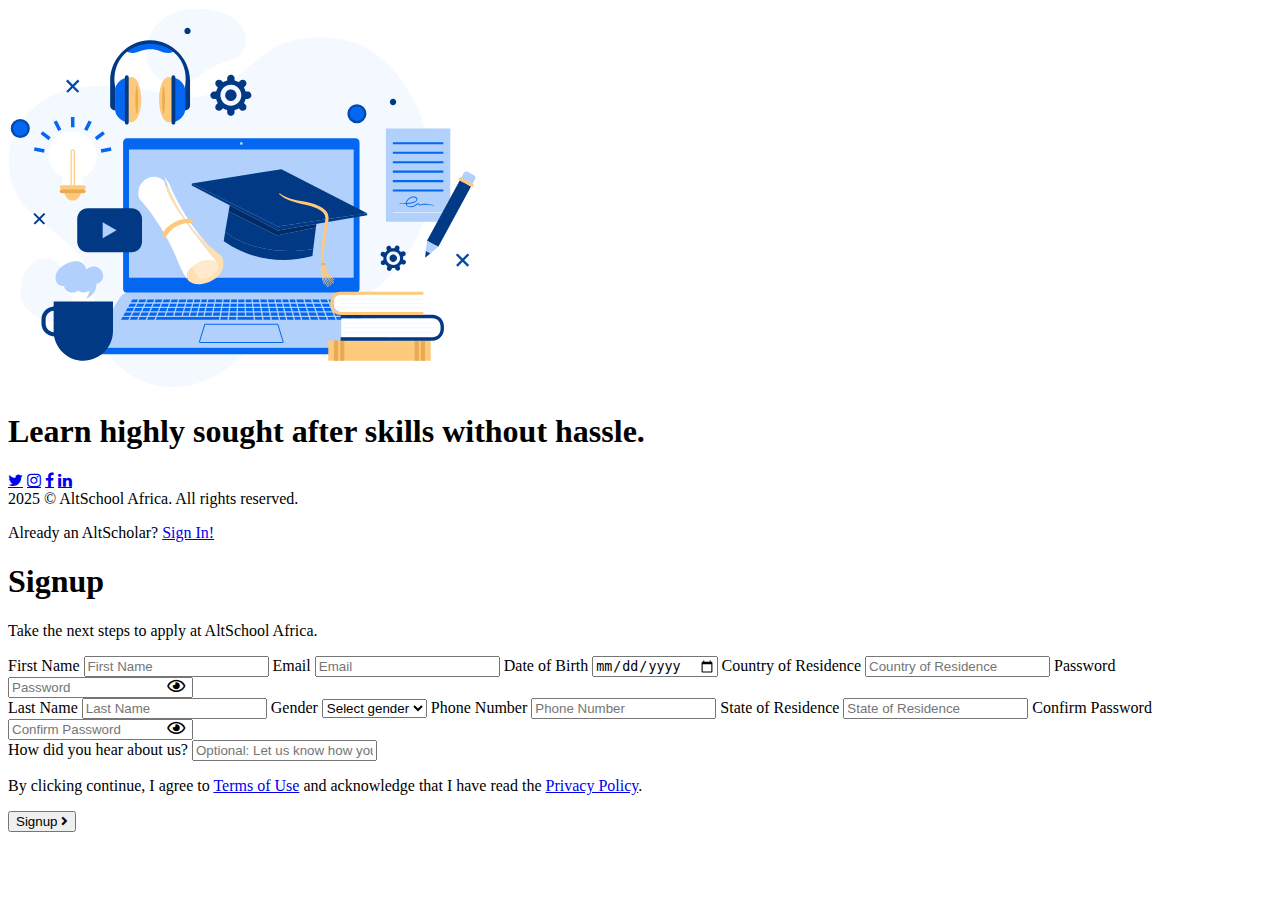
==== form.html @ c65144ba "committing a form document" ====
<!DOCTYPE html>
<html lang="en">
  <head>
    <meta charset="UTF-8" />
    <meta name="viewport" content="width=device-width, initial-scale=1.0" />
    <title>Document</title>
    <link
      rel="stylesheet"
      href="https://cdnjs.cloudflare.com/ajax/libs/font-awesome/5.13.0/css/all.min.css"
    />
    <link
      rel="stylesheet"
      href="https://cdnjs.cloudflare.com/ajax/libs/font-awesome/4.7.0/css/font-awesome.min.css"
    />
    <link rel="stylesheet" href="styles.css">
  </head>
  <body>
    <div class="page-image">
      <img src="./assets/Component 1.svg" alt="image" />
      <h1>Learn highly sought after skills without hassle.</h1>
      <a href="https://twitter.com/altschoolafrica" class="fa fa-twitter"></a>
      <a
        href="https://www.instagram.com/altschoolafrica"
        class="fa fa-instagram"
      ></a>
      <a
        href="https://www.facebook.com/AltSchoolAfrica"
        class="fa fa-facebook"
      ></a>
      <a
        href="https://www.linkedin.com/school/altschool-africa"
        class="fa fa-linkedin"
      ></a>
      <footer>2025 &#169; AltSchool Africa. All rights reserved.</footer>
    </div>

    <div class="form-container">
      <p>
        Already an AltScholar?
        <a href="https://portal.altschoolafrica.com/auth/signin">Sign In!</a>
      </p>
      <h1>Signup</h1>
      <p>Take the next steps to apply at AltSchool Africa.</p>
      <form action="">
        <section>
          <label for="first-name">First Name</label>
          <input type="text" placeholder="First Name" id="first-name" />
          <label for="e-mail">Email</label>
          <input type="email" placeholder="Email" id="e-mail" />
          <label for="date-of-birth">Date of Birth</label>
          <input type="date" id="date-of-birth" />
          <label for="country">Country of Residence</label>
          <input type="text" placeholder="Country of Residence" id="country" />
          <label for="password">Password</label>
          <input type="password" placeholder="Password" id="password" />
          <i
            class="far fa-eye"
            id="togglePassword"
            style="margin-left: -30px; cursor: pointer"
          ></i>
        </section>

        <section>
          <label for="last-name">Last Name</label>
          <input type="text" placeholder="Last Name" id="last-name" />
          <label for="gender">Gender</label>
          <select name="Gender" id="gender">
            <option value="1">Select gender</option>
            <option value="2">Male</option>
            <option value="3">Female</option>
          </select>
          <label for="number">Phone Number</label>
          <input type="text" placeholder="Phone Number" id="number" />
          <label for="state">State of Residence</label>
          <input type="text" placeholder="State of Residence" id="state" />
          <label for="confirm-password">Confirm Password</label>
          <input
            type="password"
            placeholder="Confirm Password"
            id="confirm-password"
          />
          <i
            class="far fa-eye"
            id="togglePassword"
            style="margin-left: -30px; cursor: pointer"
          ></i>
        </section>
        <label>How did you hear about us?</label>
        <input
          type="text"
          placeholder="Optional: Let us know how you found us"
          id="about-us"
        />
        <p>
          By clicking continue, I agree to
          <a href="https://portal.altschoolafrica.com">Terms of Use</a> and
          acknowledge that I have read the
          <a href="https://portal.altschoolafrica.com">Privacy Policy</a>.
        </p>
        <button type="submit" class="btn btn-primary">
          Signup <i class="fas fa-angle-right"></i>
        </button>
      </form>
    </div>
  </body>
</html>
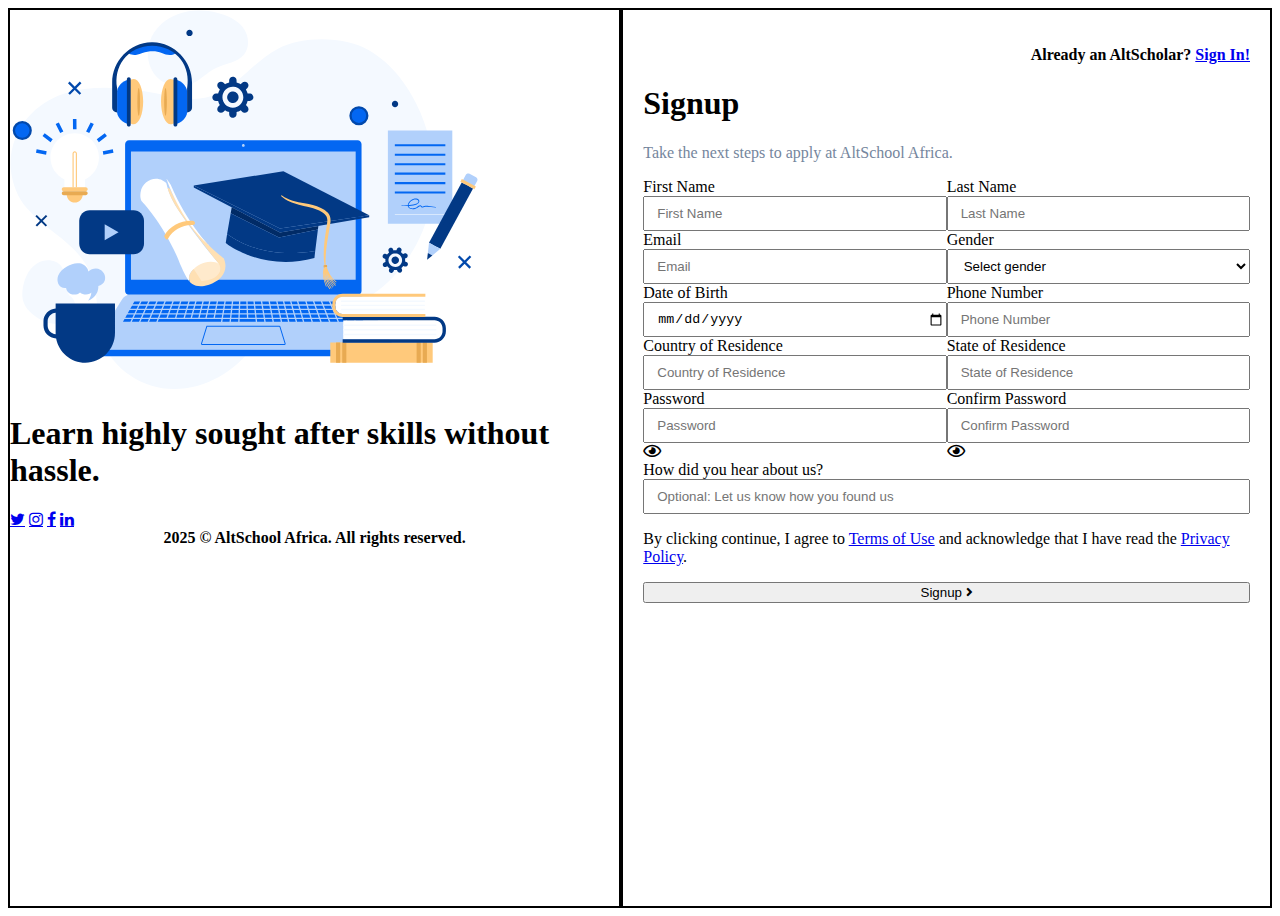
==== commit c0803d40: "third commit" ====
--- a/form.html
+++ b/form.html
@@ -12,85 +12,80 @@
       rel="stylesheet"
       href="https://cdnjs.cloudflare.com/ajax/libs/font-awesome/4.7.0/css/font-awesome.min.css"
     />
-    <link rel="stylesheet" href="styles.css">
+    <link rel="stylesheet" href="styles.css" />
   </head>
+
   <body>
     <div class="page-image">
       <img src="./assets/Component 1.svg" alt="image" />
       <h1>Learn highly sought after skills without hassle.</h1>
-      <a href="https://twitter.com/altschoolafrica" class="fa fa-twitter"></a>
-      <a
-        href="https://www.instagram.com/altschoolafrica"
-        class="fa fa-instagram"
-      ></a>
-      <a
-        href="https://www.facebook.com/AltSchoolAfrica"
-        class="fa fa-facebook"
-      ></a>
-      <a
-        href="https://www.linkedin.com/school/altschool-africa"
-        class="fa fa-linkedin"
-      ></a>
+      <div class="media-icons">
+        <a href="https://twitter.com/altschoolafrica" class="fa fa-twitter"></a>
+        <a
+          href="https://www.instagram.com/altschoolafrica"
+          class="fa fa-instagram"
+        ></a>
+        <a
+          href="https://www.facebook.com/AltSchoolAfrica"
+          class="fa fa-facebook"
+        ></a>
+        <a
+          href="https://www.linkedin.com/school/altschool-africa"
+          class="fa fa-linkedin"
+        ></a>
+      </div>
       <footer>2025 &#169; AltSchool Africa. All rights reserved.</footer>
     </div>
 
     <div class="form-container">
-      <p>
+      <p id="top-p">
         Already an AltScholar?
         <a href="https://portal.altschoolafrica.com/auth/signin">Sign In!</a>
       </p>
       <h1>Signup</h1>
-      <p>Take the next steps to apply at AltSchool Africa.</p>
+      <p id="topp-p">Take the next steps to apply at AltSchool Africa.</p>
       <form action="">
-        <section>
-          <label for="first-name">First Name</label>
-          <input type="text" placeholder="First Name" id="first-name" />
-          <label for="e-mail">Email</label>
-          <input type="email" placeholder="Email" id="e-mail" />
-          <label for="date-of-birth">Date of Birth</label>
-          <input type="date" id="date-of-birth" />
-          <label for="country">Country of Residence</label>
-          <input type="text" placeholder="Country of Residence" id="country" />
-          <label for="password">Password</label>
-          <input type="password" placeholder="Password" id="password" />
-          <i
-            class="far fa-eye"
-            id="togglePassword"
-            style="margin-left: -30px; cursor: pointer"
-          ></i>
-        </section>
+        <div class="form-content">
+          <div class="section-1">
+            <label for="first-name">First Name</label><br />
+            <input type="text" placeholder="First Name" id="first-name" /><br />
+            <label for="e-mail">Email</label><br />
+            <input type="email" placeholder="Email" id="e-mail" /><br />
+            <label for="date-of-birth">Date of Birth</label><br />
+            <input type="date" id="date-of-birth" /><br />
+            <label for="country">Country of Residence</label><br />
+            <input type="text" placeholder="Country of Residence" id="country" /><br />
+            <label for="password">Password</label><br />
+            <div class="password-container">
+            <input type="password" placeholder="Password" id="password" />
+            <i class="far fa-eye" id="togglePassword"></i>
+            </div>
+            <!-- style="position: absolute" -->
+          </div>
 
-        <section>
-          <label for="last-name">Last Name</label>
-          <input type="text" placeholder="Last Name" id="last-name" />
-          <label for="gender">Gender</label>
-          <select name="Gender" id="gender">
-            <option value="1">Select gender</option>
-            <option value="2">Male</option>
-            <option value="3">Female</option>
-          </select>
-          <label for="number">Phone Number</label>
-          <input type="text" placeholder="Phone Number" id="number" />
-          <label for="state">State of Residence</label>
-          <input type="text" placeholder="State of Residence" id="state" />
-          <label for="confirm-password">Confirm Password</label>
-          <input
-            type="password"
-            placeholder="Confirm Password"
-            id="confirm-password"
-          />
-          <i
-            class="far fa-eye"
-            id="togglePassword"
-            style="margin-left: -30px; cursor: pointer"
-          ></i>
-        </section>
-        <label>How did you hear about us?</label>
-        <input
-          type="text"
-          placeholder="Optional: Let us know how you found us"
-          id="about-us"
-        />
+          <div class="section-2">
+            <label for="last-name">Last Name</label><br />
+            <input type="text" placeholder="Last Name" id="last-name" /><br />
+            <label for="gender">Gender</label><br />
+            <select name="Gender" id="gender">
+              <option value="1">Select gender</option>
+              <option value="2">Male</option>
+              <option value="3">Female</option></select
+            ><br />
+            <label for="number">Phone Number</label><br />
+            <input type="text" placeholder="Phone Number" id="number" /><br />
+            <label for="state">State of Residence</label><br />
+            <input type="text" placeholder="State of Residence" id="state" /><br />
+            <label for="confirm-password">Confirm Password</label><br />
+            <div class="password-container">
+            <input type="password" placeholder="Confirm Password" id="confirm-password" />
+            <i class="far fa-eye" id="togglePassword"></i>
+            </div>
+            <!-- style="position: absolute" -->
+            </div>
+        </div>
+        <label>How did you hear about us?</label><br />
+        <input type="text" placeholder="Optional: Let us know how you found us" id="about-us" />
         <p>
           By clicking continue, I agree to
           <a href="https://portal.altschoolafrica.com">Terms of Use</a> and
--- a/styles.css
+++ b/styles.css
@@ -0,0 +1,77 @@
+
+body {
+    display: flex;
+    /* height: 100%; */
+    min-height: 100vh;
+
+}
+
+.page-image {
+    border: 2px solid;
+}
+
+.form-container {
+    border: 2px solid;
+    padding: 20px;
+}
+
+footer {
+    text-align: center;
+    font-weight: bold;
+}
+
+.media-icons {
+    margin: auto;
+}
+.form-content {
+    display: flex;
+}
+
+#top-p {
+    text-align: right;
+    font-weight: bold;
+}
+
+#topp-p {
+    color: #75869d;
+}
+
+input, select {
+    width: 100%;
+    /* display: inline-block; */
+    box-sizing: border-box;
+    height: 35px;
+    padding-left: 12px;
+}
+
+
+.password-container {
+    position: relative;
+}
+
+.far fa-eye {
+    font-size: 5px; /*Adjust size as needed */
+    cursor: pointer; /* Indicate clickable state */
+    position: absolute; /*Position next to password field*/
+    /* right: 15px; */
+    /* right: 10px; Adjust right margin as needed */
+    top: 50%; 
+    /* transform: translateY(-50%); Center vertically */
+}
+
+
+button {
+    width: 100%;
+    margin: 0;
+}
+
+.section-1 {
+    /* border: 2px solid; */
+    width: 50%;
+    /* padding-right: 15px; */
+}
+
+.section-2 {
+    width: 50%;
+    /* padding-left: 15px; */
+}
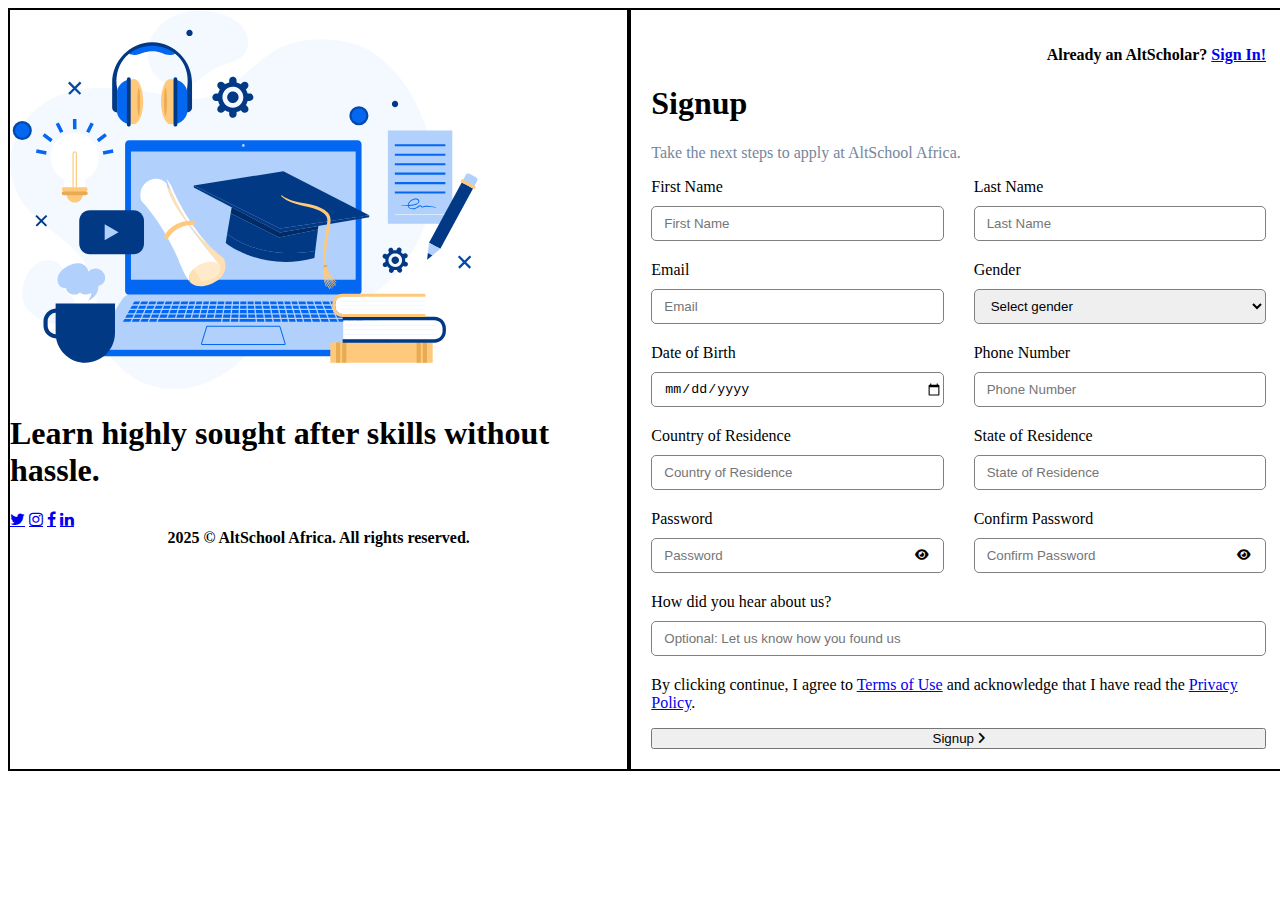
==== commit 9e55e801: "fourth commit" ====
--- a/form.html
+++ b/form.html
@@ -6,7 +6,7 @@
     <title>Document</title>
     <link
       rel="stylesheet"
-      href="https://cdnjs.cloudflare.com/ajax/libs/font-awesome/5.13.0/css/all.min.css"
+      href="https://cdnjs.cloudflare.com/ajax/libs/font-awesome/6.0.0-beta3/css/all.min.css"
     />
     <link
       rel="stylesheet"
@@ -16,86 +16,128 @@
   </head>
 
   <body>
-    <div class="page-image">
-      <img src="./assets/Component 1.svg" alt="image" />
-      <h1>Learn highly sought after skills without hassle.</h1>
-      <div class="media-icons">
-        <a href="https://twitter.com/altschoolafrica" class="fa fa-twitter"></a>
-        <a
-          href="https://www.instagram.com/altschoolafrica"
-          class="fa fa-instagram"
-        ></a>
-        <a
-          href="https://www.facebook.com/AltSchoolAfrica"
-          class="fa fa-facebook"
-        ></a>
-        <a
-          href="https://www.linkedin.com/school/altschool-africa"
-          class="fa fa-linkedin"
-        ></a>
+    <main class="page-content">
+      <div class="page-image">
+        <img src="./assets/Component 1.svg" alt="image" />
+        <h1>Learn highly sought after skills without hassle.</h1>
+        <div class="media-icons">
+          <a
+            href="https://twitter.com/altschoolafrica"
+            class="fa fa-twitter"
+          ></a>
+          <a
+            href="https://www.instagram.com/altschoolafrica"
+            class="fa fa-instagram"
+          ></a>
+          <a
+            href="https://www.facebook.com/AltSchoolAfrica"
+            class="fa fa-facebook"
+          ></a>
+          <a
+            href="https://www.linkedin.com/school/altschool-africa"
+            class="fa fa-linkedin"
+          ></a>
+        </div>
+        <footer>2025 &#169; AltSchool Africa. All rights reserved.</footer>
       </div>
-      <footer>2025 &#169; AltSchool Africa. All rights reserved.</footer>
-    </div>
 
-    <div class="form-container">
-      <p id="top-p">
-        Already an AltScholar?
-        <a href="https://portal.altschoolafrica.com/auth/signin">Sign In!</a>
-      </p>
-      <h1>Signup</h1>
-      <p id="topp-p">Take the next steps to apply at AltSchool Africa.</p>
-      <form action="">
-        <div class="form-content">
-          <div class="section-1">
-            <label for="first-name">First Name</label><br />
-            <input type="text" placeholder="First Name" id="first-name" /><br />
-            <label for="e-mail">Email</label><br />
-            <input type="email" placeholder="Email" id="e-mail" /><br />
-            <label for="date-of-birth">Date of Birth</label><br />
-            <input type="date" id="date-of-birth" /><br />
-            <label for="country">Country of Residence</label><br />
-            <input type="text" placeholder="Country of Residence" id="country" /><br />
-            <label for="password">Password</label><br />
-            <div class="password-container">
-            <input type="password" placeholder="Password" id="password" />
-            <i class="far fa-eye" id="togglePassword"></i>
+      <div class="form-container">
+        <p id="top-p">
+          Already an AltScholar?
+          <a href="https://portal.altschoolafrica.com/auth/signin">Sign In!</a>
+        </p>
+        <h1>Signup</h1>
+        <p id="topp-p">Take the next steps to apply at AltSchool Africa.</p>
+        <form action="">
+          <div class="form-content">
+            <div class="section-1">
+              <div class="form-spacing">
+                <label for="first-name">First Name</label>
+                <input type="text" placeholder="First Name" id="first-name" />
+              </div>
+              <div class="form-spacing">
+                <label for="e-mail">Email</label>
+                <input type="email" placeholder="Email" id="e-mail" />
+              </div>
+              <div class="form-spacing">
+                <label for="date-of-birth">Date of Birth</label>
+                <input type="date" id="date-of-birth" />
+              </div>
+              <div class="form-spacing">
+                <label for="country">Country of Residence</label>
+                <input
+                  type="text"
+                  placeholder="Country of Residence"
+                  id="country"
+                />
+              </div>
+              <div class="form-spacing">
+                <label for="password">Password</label>
+                <div class="password-container">
+                  <input type="password" placeholder="Password" id="password" />
+                  <i id="eye-icon" class="fas fa-eye eye-icon"></i>
+                </div>
+              </div>
             </div>
-            <!-- style="position: absolute" -->
+
+            <div class="section-2">
+              <div class="form-spacing">
+                <label for="last-name">Last Name</label>
+                <input type="text" placeholder="Last Name" id="last-name" />
+              </div>
+              <div class="form-spacing">
+                <label for="gender">Gender</label>
+                <select name="Gender" id="gender">
+                  <option value="1">Select gender</option>
+                  <option value="2">Male</option>
+                  <option value="3">Female</option>
+                </select>
+              </div>
+              <div class="form-spacing">
+                <label for="number">Phone Number</label>
+                <input type="text" placeholder="Phone Number" id="number" />
+              </div>
+              <div class="form-spacing">
+                <label for="state">State of Residence</label>
+                <input
+                  type="text"
+                  placeholder="State of Residence"
+                  id="state"
+                />
+              </div>
+              <div class="form-spacing">
+                <label for="confirm-password">Confirm Password</label>
+                <div class="password-container">
+                  <input
+                    type="password"
+                    placeholder="Confirm Password"
+                    id="password"
+                  />
+                  <i id="eye-icon" class="fas fa-eye eye-icon"></i>
+                </div>
+              </div>
+            </div>
           </div>
 
-          <div class="section-2">
-            <label for="last-name">Last Name</label><br />
-            <input type="text" placeholder="Last Name" id="last-name" /><br />
-            <label for="gender">Gender</label><br />
-            <select name="Gender" id="gender">
-              <option value="1">Select gender</option>
-              <option value="2">Male</option>
-              <option value="3">Female</option></select
-            ><br />
-            <label for="number">Phone Number</label><br />
-            <input type="text" placeholder="Phone Number" id="number" /><br />
-            <label for="state">State of Residence</label><br />
-            <input type="text" placeholder="State of Residence" id="state" /><br />
-            <label for="confirm-password">Confirm Password</label><br />
-            <div class="password-container">
-            <input type="password" placeholder="Confirm Password" id="confirm-password" />
-            <i class="far fa-eye" id="togglePassword"></i>
-            </div>
-            <!-- style="position: absolute" -->
-            </div>
-        </div>
-        <label>How did you hear about us?</label><br />
-        <input type="text" placeholder="Optional: Let us know how you found us" id="about-us" />
-        <p>
-          By clicking continue, I agree to
-          <a href="https://portal.altschoolafrica.com">Terms of Use</a> and
-          acknowledge that I have read the
-          <a href="https://portal.altschoolafrica.com">Privacy Policy</a>.
-        </p>
-        <button type="submit" class="btn btn-primary">
-          Signup <i class="fas fa-angle-right"></i>
-        </button>
-      </form>
-    </div>
+          <div class="form-spacing">
+            <label>How did you hear about us?</label>
+            <input
+              type="text"
+              placeholder="Optional: Let us know how you found us"
+              id="about-us"
+            />
+          </div>
+          <p>
+            By clicking continue, I agree to
+            <a href="https://portal.altschoolafrica.com">Terms of Use</a> and
+            acknowledge that I have read the
+            <a href="https://portal.altschoolafrica.com">Privacy Policy</a>.
+          </p>
+          <button type="submit" class="btn btn-primary">
+            Signup <i class="fas fa-angle-right"></i>
+          </button>
+        </form>
+      </div>
+    </main>
   </body>
 </html>
--- a/styles.css
+++ b/styles.css
@@ -1,11 +1,15 @@
 
 body {
-    display: flex;
     /* height: 100%; */
     min-height: 100vh;
+    width: 100%;
 
 }
 
+main {
+    display: flex;
+    height: 100%;
+}
 .page-image {
     border: 2px solid;
 }
@@ -42,21 +46,29 @@
     box-sizing: border-box;
     height: 35px;
     padding-left: 12px;
+    border-radius: 5px;
+    border: 1px solid grey;
 }
 
+input:focus, input:focus-visible {
+    border-color: blue;
+}
 
 .password-container {
     position: relative;
 }
 
-.far fa-eye {
-    font-size: 5px; /*Adjust size as needed */
+#password {
+    padding-right: 40px;
+}
+.fa-eye {
+    font-size: 12px; /*Adjust size as needed */
     cursor: pointer; /* Indicate clickable state */
     position: absolute; /*Position next to password field*/
-    /* right: 15px; */
+    right: 15px;
     /* right: 10px; Adjust right margin as needed */
     top: 50%; 
-    /* transform: translateY(-50%); Center vertically */
+    transform: translateY(-50%); 
 }
 
 
@@ -68,10 +80,22 @@
 .section-1 {
     /* border: 2px solid; */
     width: 50%;
-    /* padding-right: 15px; */
+    padding-right: 15px;
+    /* display: flex;
+    flex-direction: column; */
+    
 }
 
 .section-2 {
     width: 50%;
-    /* padding-left: 15px; */
+    padding-left: 15px;
+    /* display: flex; */
+    /* flex-direction: column; */
 }
+
+.form-spacing {
+    display: flex;
+    flex-direction: column;
+    gap: 10px;
+    margin-bottom: 20px;
+}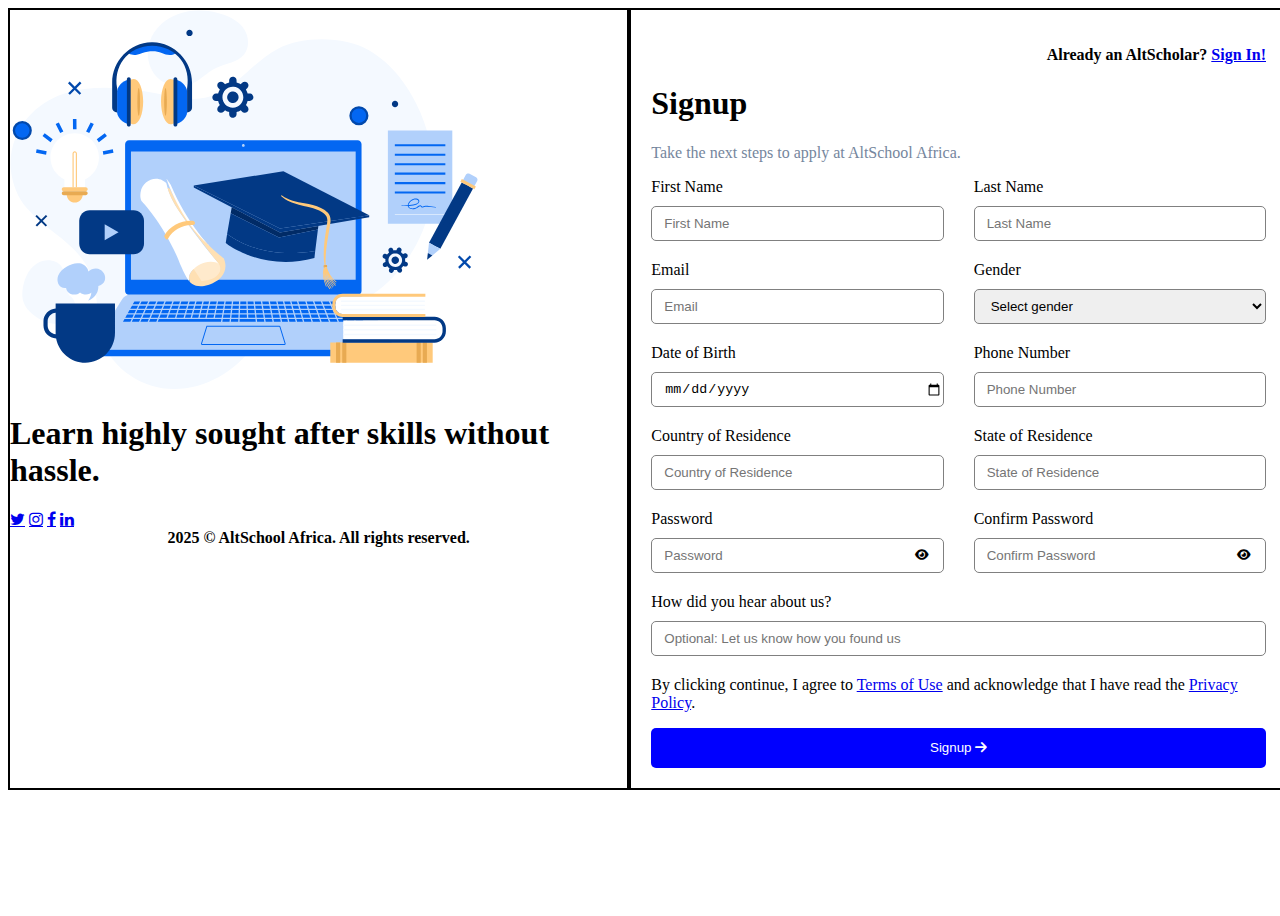
==== commit 12340463: "fifth commit" ====
--- a/form.html
+++ b/form.html
@@ -133,9 +133,9 @@
             acknowledge that I have read the
             <a href="https://portal.altschoolafrica.com">Privacy Policy</a>.
           </p>
-          <button type="submit" class="btn btn-primary">
-            Signup <i class="fas fa-angle-right"></i>
-          </button>
+          <div class="button-container"><button type="submit" class="btn btn-primary">
+            Signup <i class="fas fa-arrow-right"></i>
+          </button></div>
         </form>
       </div>
     </main>
--- a/styles.css
+++ b/styles.css
@@ -3,6 +3,7 @@
     /* height: 100%; */
     min-height: 100vh;
     width: 100%;
+    flex-basis: 50%;
 
 }
 
@@ -51,7 +52,11 @@
 }
 
 input:focus, input:focus-visible {
-    border-color: blue;
+    border: 2px solid blue;
+}
+
+select:focus, select:focus-visible {
+    border: 2px solid blue;
 }
 
 .password-container {
@@ -75,6 +80,11 @@
 button {
     width: 100%;
     margin: 0;
+    height: 40px;
+    color: white;
+    background-color: blue;
+    border: blue;
+    border-radius: 5px;
 }
 
 .section-1 {
@@ -98,4 +108,4 @@
     flex-direction: column;
     gap: 10px;
     margin-bottom: 20px;
-}+}
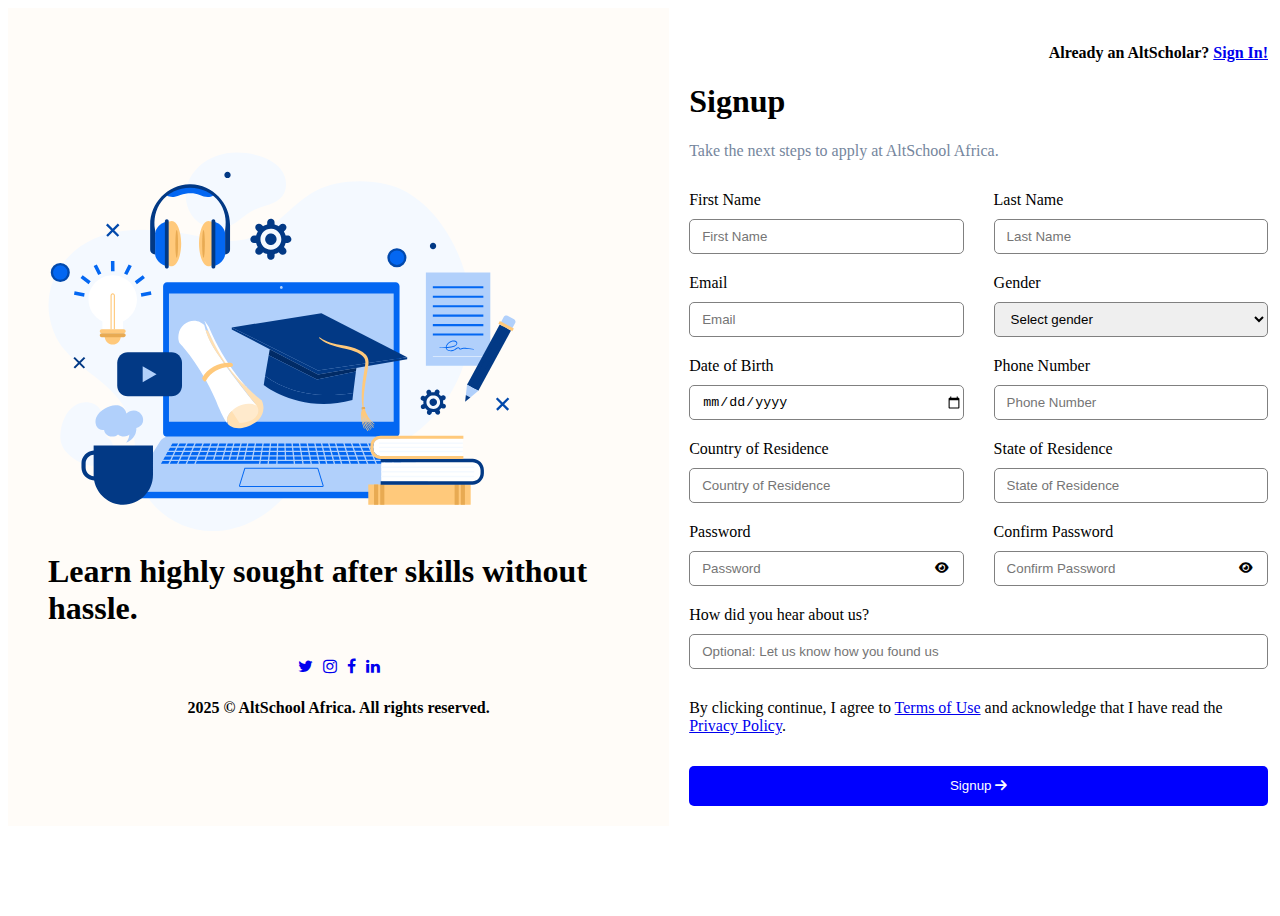
==== commit d0b1e5c0: "sixth commit" ====
--- a/form.html
+++ b/form.html
@@ -24,28 +24,36 @@
           <a
             href="https://twitter.com/altschoolafrica"
             class="fa fa-twitter"
+            id="icon"
           ></a>
           <a
             href="https://www.instagram.com/altschoolafrica"
             class="fa fa-instagram"
+            id="icon"
           ></a>
           <a
             href="https://www.facebook.com/AltSchoolAfrica"
             class="fa fa-facebook"
+            id="icon"
           ></a>
           <a
             href="https://www.linkedin.com/school/altschool-africa"
             class="fa fa-linkedin"
+            id="icon"
           ></a>
         </div>
         <footer>2025 &#169; AltSchool Africa. All rights reserved.</footer>
       </div>
 
       <div class="form-container">
-        <p id="top-p">
-          Already an AltScholar?
-          <a href="https://portal.altschoolafrica.com/auth/signin">Sign In!</a>
-        </p>
+        <div class="top-p">
+          <p>
+            Already an AltScholar?
+            <a href="https://portal.altschoolafrica.com/auth/signin"
+              >Sign In!</a
+            >
+          </p>
+        </div>
         <h1>Signup</h1>
         <p id="topp-p">Take the next steps to apply at AltSchool Africa.</p>
         <form action="">
@@ -127,15 +135,17 @@
               id="about-us"
             />
           </div>
-          <p>
+          <p class="button-p">
             By clicking continue, I agree to
             <a href="https://portal.altschoolafrica.com">Terms of Use</a> and
             acknowledge that I have read the
             <a href="https://portal.altschoolafrica.com">Privacy Policy</a>.
           </p>
-          <div class="button-container"><button type="submit" class="btn btn-primary">
-            Signup <i class="fas fa-arrow-right"></i>
-          </button></div>
+          <div class="button-container">
+            <button type="submit" class="btn btn-primary">
+              Signup <i class="fas fa-arrow-right"></i>
+            </button>
+          </div>
         </form>
       </div>
     </main>
--- a/styles.css
+++ b/styles.css
@@ -1,3 +1,34 @@
+/* If the screen size is 991px wide or less, hide the element */
+@media only screen and (max-width: 991px) {
+    div.page-image {
+      display: none;
+    }
+  }
+
+  @media only screen and (max-width: 991px) {
+    div.form-container {
+      margin: 0 auto;
+    }
+  }
+
+  @media only screen and (max-width: 991px) {
+    div.top-p {
+      text-align: center;
+    }
+  }
+
+  /* If the screen size is 768px wide or less, single column */
+@media only screen and (max-width: 768px) {
+    div.form-content {
+      flex-direction: column;
+    }
+  }
+
+  @media only screen and (max-width: 768px) {
+    div.section-2 {
+      padding: 0;
+    }
+  }
 
 body {
     /* height: 100%; */
@@ -11,28 +42,46 @@
     display: flex;
     height: 100%;
 }
+
 .page-image {
-    border: 2px solid;
+    /* border: 2px solid; */
+    padding: 60px 40px;
+    align-content: center;
+    background-color: #fffcf8;
 }
 
+img {
+    display: flex;
+    justify-content: center;
+    padding-top: 50px;
+}
 .form-container {
-    border: 2px solid;
+    /* border: 2px solid; */
     padding: 20px;
 }
 
 footer {
     text-align: center;
-    font-weight: bold;
+    font-weight: bolder;
+    padding: 15px;
 }
 
 .media-icons {
     margin: auto;
+    display: flex;
+    justify-content: center;
+}
+
+#icon {
+    padding: 10px 5px;
+    text-decoration: none;
 }
 .form-content {
     display: flex;
+    padding-top: 15px;
 }
 
-#top-p {
+.top-p {
     text-align: right;
     font-weight: bold;
 }
@@ -79,7 +128,7 @@
 
 button {
     width: 100%;
-    margin: 0;
+    margin-top: 15px;
     height: 40px;
     color: white;
     background-color: blue;
@@ -87,9 +136,12 @@
     border-radius: 5px;
 }
 
+.button-p {
+    padding-top: 10px;
+}
 .section-1 {
     /* border: 2px solid; */
-    width: 50%;
+    width: 100%;
     padding-right: 15px;
     /* display: flex;
     flex-direction: column; */
@@ -97,11 +149,12 @@
 }
 
 .section-2 {
-    width: 50%;
+    width: 100%;
     padding-left: 15px;
     /* display: flex; */
     /* flex-direction: column; */
 }
+ 
 
 .form-spacing {
     display: flex;
